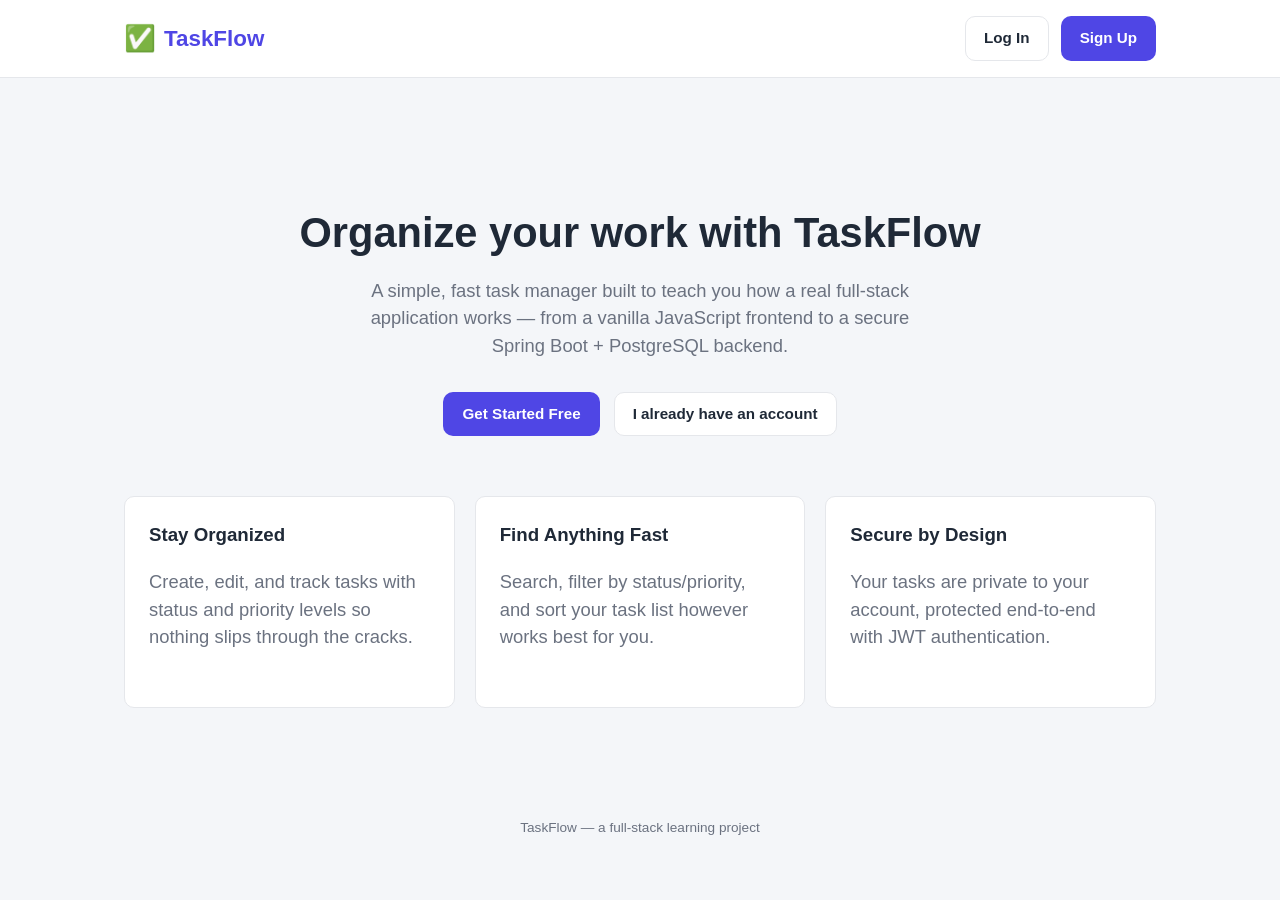
==== frontend/index.html @ 2d75199f "Initial TaskFlow application" ====
<!DOCTYPE html>
<html lang="en">
<head>
  <meta charset="UTF-8" />
  <meta name="viewport" content="width=device-width, initial-scale=1.0" />
  <title>TaskFlow - Organize Your Work</title>
  <link rel="stylesheet" href="css/style.css" />
</head>
<body>
  <nav class="navbar">
    <div class="container navbar-inner">
      <div class="brand"><span class="brand-icon">&#9989;</span> TaskFlow</div>
      <div class="navbar-actions">
        <a class="btn btn-secondary" href="login.html">Log In</a>
        <a class="btn btn-primary" href="register.html">Sign Up</a>
      </div>
    </div>
  </nav>

  <main class="container">
    <section class="hero">
      <h1>Organize your work with TaskFlow</h1>
      <p>
        A simple, fast task manager built to teach you how a real full-stack
        application works &mdash; from a vanilla JavaScript frontend to a secure
        Spring Boot + PostgreSQL backend.
      </p>
      <div class="hero-actions">
        <a class="btn btn-primary" href="register.html">Get Started Free</a>
        <a class="btn btn-secondary" href="login.html">I already have an account</a>
      </div>

      <div class="features">
        <div class="feature-card">
          <h3>Stay Organized</h3>
          <p>Create, edit, and track tasks with status and priority levels so nothing slips through the cracks.</p>
        </div>
        <div class="feature-card">
          <h3>Find Anything Fast</h3>
          <p>Search, filter by status/priority, and sort your task list however works best for you.</p>
        </div>
        <div class="feature-card">
          <h3>Secure by Design</h3>
          <p>Your tasks are private to your account, protected end-to-end with JWT authentication.</p>
        </div>
      </div>
    </section>
  </main>

  <footer class="site-footer">TaskFlow &mdash; a full-stack learning project</footer>

  <script src="js/api.js"></script>
  <script src="js/auth.js"></script>
</body>
</html>
---- frontend/css/style.css ----
/* ==========================================================================
   TaskFlow - Stylesheet
   Plain CSS3, no frameworks.
   ========================================================================== */

:root {
  --color-bg: #f4f6f9;
  --color-surface: #ffffff;
  --color-primary: #4f46e5;
  --color-primary-dark: #4338ca;
  --color-primary-light: #eef2ff;
  --color-text: #1f2937;
  --color-text-muted: #6b7280;
  --color-border: #e5e7eb;
  --color-success: #16a34a;
  --color-success-bg: #dcfce7;
  --color-warning: #d97706;
  --color-warning-bg: #fef3c7;
  --color-danger: #dc2626;
  --color-danger-bg: #fee2e2;
  --color-info: #2563eb;
  --color-info-bg: #dbeafe;
  --radius: 10px;
  --shadow: 0 1px 3px rgba(0, 0, 0, 0.08), 0 1px 2px rgba(0, 0, 0, 0.04);
  --shadow-md: 0 4px 12px rgba(0, 0, 0, 0.08);
  --font: -apple-system, BlinkMacSystemFont, "Segoe UI", Roboto, Helvetica, Arial, sans-serif;
}

* {
  box-sizing: border-box;
}

body {
  margin: 0;
  font-family: var(--font);
  background: var(--color-bg);
  color: var(--color-text);
  line-height: 1.5;
}

a {
  color: var(--color-primary);
  text-decoration: none;
}

a:hover {
  text-decoration: underline;
}

.container {
  max-width: 1080px;
  margin: 0 auto;
  padding: 0 24px;
}

/* ---------------- Navbar ---------------- */
.navbar {
  background: var(--color-surface);
  border-bottom: 1px solid var(--color-border);
  padding: 16px 0;
}

.navbar-inner {
  display: flex;
  justify-content: space-between;
  align-items: center;
}

.brand {
  display: flex;
  align-items: center;
  gap: 8px;
  font-size: 1.4rem;
  font-weight: 700;
  color: var(--color-primary);
}

.brand-icon {
  font-size: 1.6rem;
}

.navbar-actions {
  display: flex;
  align-items: center;
  gap: 12px;
}

.nav-user {
  color: var(--color-text-muted);
  font-size: 0.9rem;
}

/* ---------------- Buttons ---------------- */
.btn {
  display: inline-flex;
  align-items: center;
  justify-content: center;
  gap: 6px;
  padding: 10px 18px;
  border-radius: var(--radius);
  font-size: 0.95rem;
  font-weight: 600;
  border: 1px solid transparent;
  cursor: pointer;
  transition: background 0.15s ease, border-color 0.15s ease, transform 0.05s ease;
  text-decoration: none;
}

.btn:active {
  transform: translateY(1px);
}

.btn-primary {
  background: var(--color-primary);
  color: #fff;
}

.btn-primary:hover {
  background: var(--color-primary-dark);
  text-decoration: none;
}

.btn-secondary {
  background: var(--color-surface);
  color: var(--color-text);
  border-color: var(--color-border);
}

.btn-secondary:hover {
  background: var(--color-bg);
  text-decoration: none;
}

.btn-danger {
  background: var(--color-danger-bg);
  color: var(--color-danger);
}

.btn-danger:hover {
  background: #fecaca;
  text-decoration: none;
}

.btn-block {
  width: 100%;
}

.btn-sm {
  padding: 6px 12px;
  font-size: 0.85rem;
}

.btn:disabled {
  opacity: 0.6;
  cursor: not-allowed;
}

/* ---------------- Landing hero ---------------- */
.hero {
  padding: 90px 0 70px;
  text-align: center;
}

.hero h1 {
  font-size: 2.6rem;
  margin-bottom: 12px;
}

.hero p {
  font-size: 1.15rem;
  color: var(--color-text-muted);
  max-width: 560px;
  margin: 0 auto 32px;
}

.hero-actions {
  display: flex;
  gap: 14px;
  justify-content: center;
}

.features {
  display: grid;
  grid-template-columns: repeat(auto-fit, minmax(220px, 1fr));
  gap: 20px;
  margin-top: 60px;
}

.feature-card {
  background: var(--color-surface);
  border: 1px solid var(--color-border);
  border-radius: var(--radius);
  padding: 24px;
  text-align: left;
}

.feature-card h3 {
  margin-top: 0;
}

/* ---------------- Auth pages ---------------- */
.auth-wrapper {
  min-height: calc(100vh - 70px);
  display: flex;
  align-items: center;
  justify-content: center;
  padding: 40px 20px;
}

.auth-card {
  background: var(--color-surface);
  border: 1px solid var(--color-border);
  border-radius: var(--radius);
  box-shadow: var(--shadow-md);
  padding: 36px;
  width: 100%;
  max-width: 420px;
}

.auth-card h2 {
  margin-top: 0;
  margin-bottom: 4px;
}

.auth-subtitle {
  color: var(--color-text-muted);
  margin-bottom: 24px;
  font-size: 0.95rem;
}

.auth-footer {
  margin-top: 20px;
  text-align: center;
  font-size: 0.9rem;
  color: var(--color-text-muted);
}

/* ---------------- Forms ---------------- */
.form-group {
  margin-bottom: 18px;
}

.form-group label {
  display: block;
  font-weight: 600;
  margin-bottom: 6px;
  font-size: 0.9rem;
}

.form-control {
  width: 100%;
  padding: 10px 12px;
  border: 1px solid var(--color-border);
  border-radius: var(--radius);
  font-size: 0.95rem;
  font-family: inherit;
  background: var(--color-surface);
  color: var(--color-text);
}

.form-control:focus {
  outline: none;
  border-color: var(--color-primary);
  box-shadow: 0 0 0 3px var(--color-primary-light);
}

textarea.form-control {
  resize: vertical;
  min-height: 90px;
}

.form-row {
  display: grid;
  grid-template-columns: 1fr 1fr;
  gap: 16px;
}

.field-error {
  color: var(--color-danger);
  font-size: 0.82rem;
  margin-top: 4px;
  display: none;
}

.field-error.visible {
  display: block;
}

/* ---------------- Alerts ---------------- */
.alert {
  padding: 12px 16px;
  border-radius: var(--radius);
  font-size: 0.9rem;
  margin-bottom: 18px;
  display: none;
}

.alert.visible {
  display: block;
}

.alert-danger {
  background: var(--color-danger-bg);
  color: var(--color-danger);
}

.alert-success {
  background: var(--color-success-bg);
  color: var(--color-success);
}

/* ---------------- Dashboard ---------------- */
.page-header {
  display: flex;
  justify-content: space-between;
  align-items: center;
  margin: 32px 0 24px;
  flex-wrap: wrap;
  gap: 12px;
}

.page-header h1 {
  margin: 0;
  font-size: 1.6rem;
}

.stats-grid {
  display: grid;
  grid-template-columns: repeat(auto-fit, minmax(180px, 1fr));
  gap: 16px;
  margin-bottom: 28px;
}

.stat-card {
  background: var(--color-surface);
  border: 1px solid var(--color-border);
  border-radius: var(--radius);
  padding: 18px 20px;
  box-shadow: var(--shadow);
}

.stat-card .stat-value {
  font-size: 1.8rem;
  font-weight: 700;
}

.stat-card .stat-label {
  color: var(--color-text-muted);
  font-size: 0.85rem;
  margin-top: 4px;
}

.stat-card.total .stat-value { color: var(--color-primary); }
.stat-card.pending .stat-value { color: var(--color-warning); }
.stat-card.progress .stat-value { color: var(--color-info); }
.stat-card.completed .stat-value { color: var(--color-success); }

/* ---------------- Toolbar ---------------- */
.toolbar {
  display: flex;
  flex-wrap: wrap;
  gap: 12px;
  margin-bottom: 20px;
  align-items: center;
  background: var(--color-surface);
  border: 1px solid var(--color-border);
  border-radius: var(--radius);
  padding: 14px 16px;
}

.toolbar input[type="text"],
.toolbar select {
  padding: 8px 10px;
  border: 1px solid var(--color-border);
  border-radius: var(--radius);
  font-size: 0.9rem;
  font-family: inherit;
  background: var(--color-surface);
}

.toolbar .search-input {
  flex: 1;
  min-width: 180px;
}

/* ---------------- Task list ---------------- */
.task-list {
  display: flex;
  flex-direction: column;
  gap: 12px;
}

.task-card {
  background: var(--color-surface);
  border: 1px solid var(--color-border);
  border-radius: var(--radius);
  padding: 16px 18px;
  display: flex;
  justify-content: space-between;
  align-items: flex-start;
  gap: 16px;
  box-shadow: var(--shadow);
}

.task-card-main {
  flex: 1;
  min-width: 0;
}

.task-card-main h3 {
  margin: 0 0 6px;
  font-size: 1.05rem;
}

.task-card-main h3 a {
  color: var(--color-text);
}

.task-card-main h3 a:hover {
  color: var(--color-primary);
}

.task-description {
  color: var(--color-text-muted);
  font-size: 0.9rem;
  margin: 0 0 10px;
  overflow: hidden;
  text-overflow: ellipsis;
  display: -webkit-box;
  -webkit-line-clamp: 2;
  -webkit-box-orient: vertical;
}

.task-meta {
  display: flex;
  gap: 8px;
  flex-wrap: wrap;
  align-items: center;
}

.badge {
  display: inline-block;
  padding: 3px 10px;
  border-radius: 999px;
  font-size: 0.75rem;
  font-weight: 600;
}

.badge-status-PENDING { background: var(--color-warning-bg); color: var(--color-warning); }
.badge-status-IN_PROGRESS { background: var(--color-info-bg); color: var(--color-info); }
.badge-status-COMPLETED { background: var(--color-success-bg); color: var(--color-success); }

.badge-priority-LOW { background: #f3f4f6; color: #4b5563; }
.badge-priority-MEDIUM { background: var(--color-warning-bg); color: var(--color-warning); }
.badge-priority-HIGH { background: var(--color-danger-bg); color: var(--color-danger); }

.task-due {
  font-size: 0.8rem;
  color: var(--color-text-muted);
}

.task-actions {
  display: flex;
  flex-direction: column;
  gap: 8px;
  align-items: flex-end;
}

.task-actions .btn {
  white-space: nowrap;
}

.empty-state {
  text-align: center;
  padding: 60px 20px;
  color: var(--color-text-muted);
}

.empty-state h3 {
  color: var(--color-text);
  margin-bottom: 6px;
}

/* ---------------- Task details ---------------- */
.detail-card {
  background: var(--color-surface);
  border: 1px solid var(--color-border);
  border-radius: var(--radius);
  padding: 28px;
  box-shadow: var(--shadow);
}

.detail-card h1 {
  margin-top: 0;
}

.detail-row {
  display: flex;
  gap: 10px;
  margin: 6px 0;
  font-size: 0.9rem;
}

.detail-row .label {
  color: var(--color-text-muted);
  min-width: 110px;
  font-weight: 600;
}

.detail-actions {
  display: flex;
  gap: 10px;
  margin-top: 24px;
  flex-wrap: wrap;
}

.status-select {
  padding: 8px 10px;
  border-radius: var(--radius);
  border: 1px solid var(--color-border);
  font-family: inherit;
}

/* ---------------- Misc ---------------- */
.loading {
  text-align: center;
  padding: 40px;
  color: var(--color-text-muted);
}

.card-form {
  background: var(--color-surface);
  border: 1px solid var(--color-border);
  border-radius: var(--radius);
  padding: 28px;
  max-width: 640px;
  box-shadow: var(--shadow);
}

.form-actions {
  display: flex;
  gap: 12px;
  margin-top: 8px;
}

.not-found {
  text-align: center;
  padding: 100px 20px;
}

.not-found h1 {
  font-size: 5rem;
  margin: 0;
  color: var(--color-primary);
}

footer.site-footer {
  text-align: center;
  color: var(--color-text-muted);
  font-size: 0.85rem;
  padding: 40px 0;
}

.modal-overlay {
  position: fixed;
  inset: 0;
  background: rgba(0, 0, 0, 0.4);
  display: none;
  align-items: center;
  justify-content: center;
  z-index: 50;
}

.modal-overlay.visible {
  display: flex;
}

.modal-box {
  background: var(--color-surface);
  border-radius: var(--radius);
  padding: 24px;
  max-width: 380px;
  width: 90%;
  box-shadow: var(--shadow-md);
}

.modal-actions {
  display: flex;
  justify-content: flex-end;
  gap: 10px;
  margin-top: 20px;
}

@media (max-width: 640px) {
  .form-row {
    grid-template-columns: 1fr;
  }
  .task-card {
    flex-direction: column;
  }
  .task-actions {
    flex-direction: row;
    align-items: center;
    width: 100%;
  }
}
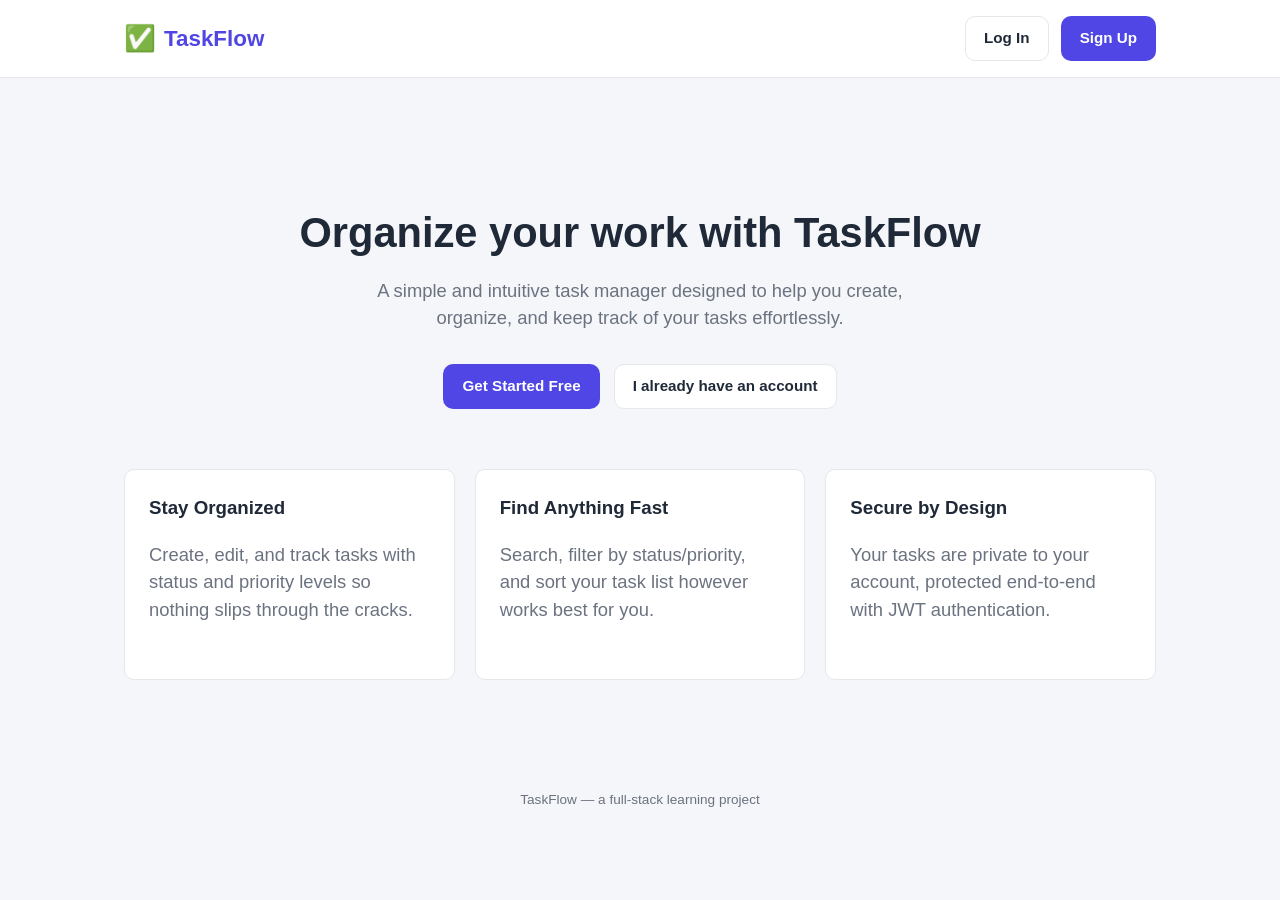
==== commit 7f66974e: "Update Taskflow index.html" ====
--- a/frontend/index.html
+++ b/frontend/index.html
@@ -21,9 +21,8 @@
     <section class="hero">
       <h1>Organize your work with TaskFlow</h1>
       <p>
-        A simple, fast task manager built to teach you how a real full-stack
-        application works &mdash; from a vanilla JavaScript frontend to a secure
-        Spring Boot + PostgreSQL backend.
+         A simple and intuitive task manager designed to help you create,
+         organize, and keep track of your tasks effortlessly.
       </p>
       <div class="hero-actions">
         <a class="btn btn-primary" href="register.html">Get Started Free</a>
